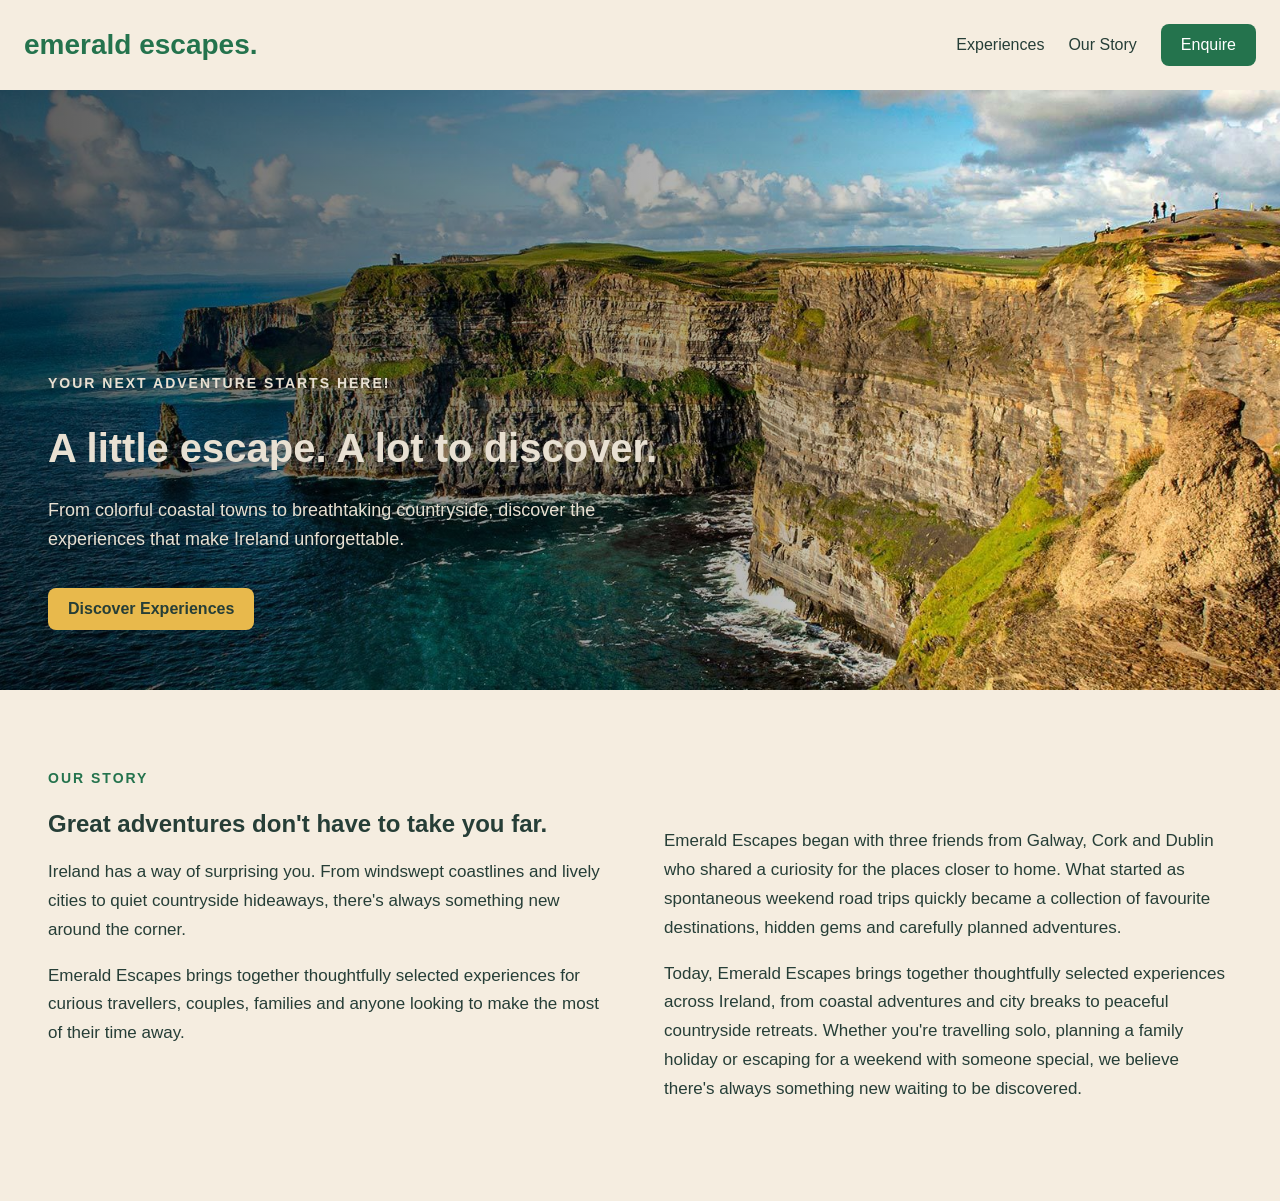
==== index.html @ b724047e "Html changes of our-story layout" ====
<!DOCTYPE html>
<html lang="en">

<head>
    <link rel="stylesheet" href="css/style.css">
    <meta charset="UTF-8">
    <meta name="viewport" content="width=device-width, initial-scale=1.0">
    <title>Emerald Escapes | Homepage</title>
</head>

<body>
    <header class="navigation-bar">
        <a href="index.html" class="brand-heading">emerald escapes.</a>
        <nav>
            <a href="experiences.html">Experiences</a>
            <a href="index.html#our-story">Our Story</a>
            <a class="button nav-button-contact" href="contact.html">Enquire</a>
        </nav>
    </header>

    <main>
        <section class="hero">
            <img class="hero-image" src="images/coast-hero.jpeg" alt="Coastal Ireland overlooking the Atlantic Ocean">
            
            <div class="hero-content">
                <p class="eyebrow">
                    YOUR NEXT ADVENTURE STARTS HERE!
                </p>

                <h1 class="hero-heading">
                    A little escape. A lot to discover.
                </h1>

                <p>
                From colorful coastal towns to breathtaking countryside, 
                discover the experiences that make Ireland unforgettable.
                </p>

                <a class ="button hero-button" href="experiences.html">Discover Experiences
                </a> 

            </div>
            
        </section>

        <section id="our-story">

            <p class="eyebrow story-eyebrow">OUR STORY</p>

            <div class="story-content">
                
                <div class="story-intro">
                    <h2>Great adventures don't have to take you far.</h2>
                    <p> Ireland has a way of surprising you. From windswept coastlines and lively cities to quiet countryside hideaways, there's always something new around the corner. </p>
                 <p>Emerald Escapes brings together thoughtfully selected experiences for curious travellers, couples, families and anyone looking to make the most of their time away.</p>
                </div>

                <div class="story-description">
                    <p>Emerald Escapes began with three friends from Galway, Cork and Dublin who shared a curiosity for the places closer to home. What started as spontaneous weekend road trips quickly became a collection of favourite destinations, hidden gems and carefully planned adventures.</p>
                    <p>Today, Emerald Escapes brings together thoughtfully selected experiences across Ireland, from coastal adventures and city breaks to peaceful countryside retreats. Whether you're travelling solo, planning a family holiday or escaping for a weekend with someone special, we believe there's always something new waiting to be discovered.</p>
                </div>
            </div>

        </section>
    </main>
</body>
</html>
---- css/style.css ----
/* Global Styles */
body {
    background-color: #F5EDE0;
    font-family: Arial, Helvetica, sans-serif;
    color: #263E37;
    margin: 0;
}

/* Header and Navigation */
.brand-heading {
    color: #24734D;
    font-size: 28px;
    font-weight: bold;
    text-decoration: none;
    white-space: nowrap;
}

.navigation-bar {
    display: flex;
    justify-content: space-between;
    align-items: center;
    padding: 24px;
}

nav {
    display: flex;
    align-items: center;
    gap: 24px;
}

/* Navigation Bar: Link Hover colour  */
nav a.nav-button-contact:hover {
    color: white;
    background-color: #195C3C;
}

/* Link Decoration to remove underline  */
nav a {
    text-decoration: none;
    color: #263e37;
    font-size: 16px;
    transition: color 0.2s ease, background-color 0.2s ease;
}

/* Contact Button Style */
.nav-button-contact {
    background-color: #24734D;
    color: white;
}

/*Shared Button Styles */
.button {
    border-radius: 8px;
    padding: 12px 20px;
}

/* Hero Content */
.hero {
    position: relative;
    width: 100%; 
}

.hero-heading {
    font-size: 40px;
    max-width: 650px;
    line-height: 1.2;
    margin-bottom: 24px;
}

.eyebrow {
    font-size: 14px;
    font-weight: bold;
    color: #E8E0D2;
    letter-spacing: 2px;
}

.hero-image {
    display: block;
    width: 100%;
    height: 600px;
    object-fit: cover;
}

/* Gradient for image and text overlay */
.hero::after {
    content: "";
    position: absolute;
    inset: 0;

    background: linear-gradient(
        90deg,
        rgba(0, 0, 0, 0.65) 0%,
        rgba(0, 0, 0, 0.25) 60%,
        transparent 80%
    );
}

.hero-content {
    position: absolute;
    left: 48px;
    bottom: 60px;
    max-width: 650px;
    color: #E8E0D2;
    z-index: 1;
}

.hero-content p:not(.eyebrow) {
    font-size: 18px;
    line-height: 1.6;
    max-width: 550px;
}

.hero-button {
    display: inline-block;
    background-color: #E8B94C;
    color: #263E37;
    font-weight: bold;
    text-decoration: none;
    margin-top: 16px;
}

.story-content {
    display: grid;
    grid-template-columns: 1fr 1fr;
    gap: 48px;
    align-items: start;
}

.story-content h2 {
    margin-top: 0;
}

.story-content p {
    font-size: 17px;
    line-height: 1.7;
}

.story-eyebrow {
    color:#24734D;
    margin-top: 0;
    margin-bottom: 24px;
}

#our-story {
    padding: 80px 48px;
    background-color: #F5EDE0;
}

/* Responsive Design - Mobile */
@media (max-width: 600px) {

    .hero-image {
        height: 560px;
        object-position: 60% center;
    }

    .hero-heading {
        font-size: 28px;
        line-height: 1.15;
        margin-bottom: 16px;
    }

    .hero-content {
        left: 20px;
        right: 20px;
        bottom: 40px;
    }

     .hero-content p:not(.eyebrow){
        font-size: 16px;
        line-height: 1.5;
    }

    .eyebrow {
        font-size: 12px;
    }

    .navigation-bar {
        flex-direction: column;
        align-items: center;
        justify-content: center;
        gap: 12px;
        padding: 16px;
    }

    nav {
        display: flex;
        align-items: center;
        justify-content: center;
        flex-wrap: wrap;
        gap: 16px;
    }

    nav a {
        font-size: 14px;
    }

    nav .nav-button-contact {
        padding: 10px 16px;
    }

    .brand-heading {
        font-size: 24px;
    }

    .story-content {
        grid-template-columns: 1fr;
        gap: 24px;
    }

    #our-story {
        padding: 40px 20px;
    }
}
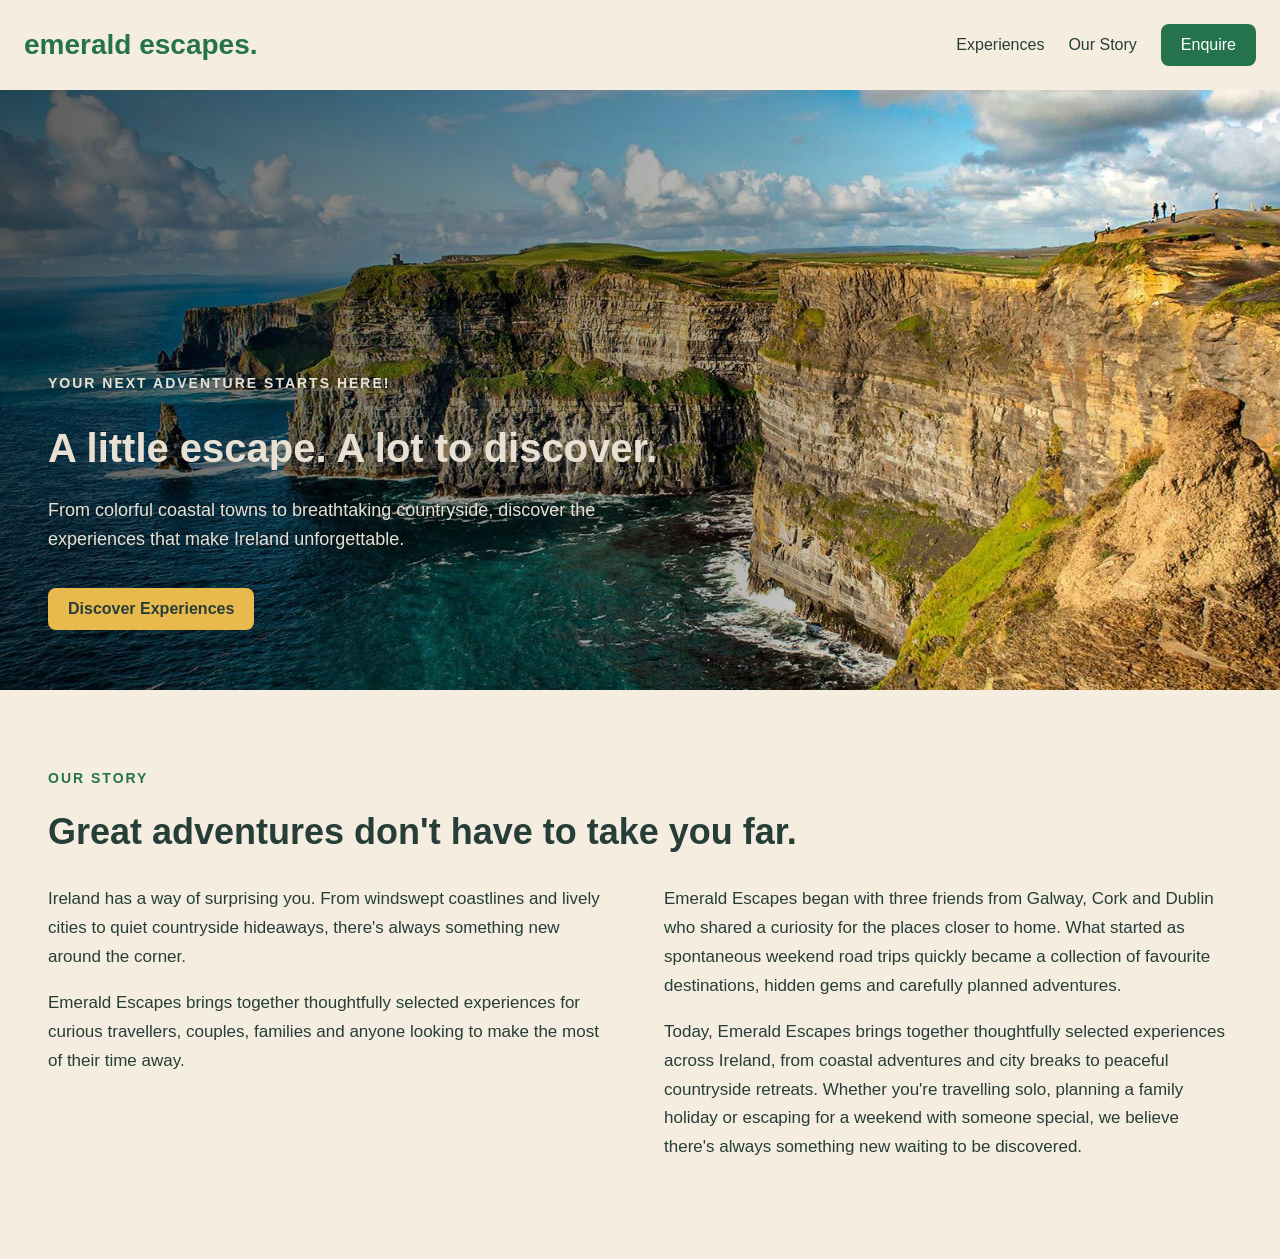
==== commit e2f2f8f1: "Layout changes to Our Story Grid" ====
--- a/index.html
+++ b/index.html
@@ -46,11 +46,11 @@
         <section id="our-story">
 
             <p class="eyebrow story-eyebrow">OUR STORY</p>
+            <h2 class="story-heading">Great adventures don't have to take you far.</h2>
+            
+            <div class="story-content">
 
-            <div class="story-content">
-                
                 <div class="story-intro">
-                    <h2>Great adventures don't have to take you far.</h2>
                     <p> Ireland has a way of surprising you. From windswept coastlines and lively cities to quiet countryside hideaways, there's always something new around the corner. </p>
                  <p>Emerald Escapes brings together thoughtfully selected experiences for curious travellers, couples, families and anyone looking to make the most of their time away.</p>
                 </div>
--- a/css/style.css
+++ b/css/style.css
@@ -119,6 +119,13 @@
     margin-top: 16px;
 }
 
+.story-heading {
+    font-size: 36px;
+    margin-bottom: 32px;
+    margin-top: 0;
+    line-height: 1.2;
+}
+
 .story-content {
     display: grid;
     grid-template-columns: 1fr 1fr;
@@ -133,6 +140,10 @@
 .story-content p {
     font-size: 17px;
     line-height: 1.7;
+}
+
+.story-content p:first-child {
+    margin-top: 0;
 }
 
 .story-eyebrow {
@@ -211,4 +222,10 @@
     #our-story {
         padding: 40px 20px;
     }
+
+    .story-heading {
+        font-size: 28px;
+        margin-bottom: 24px;
+    }
+
 }
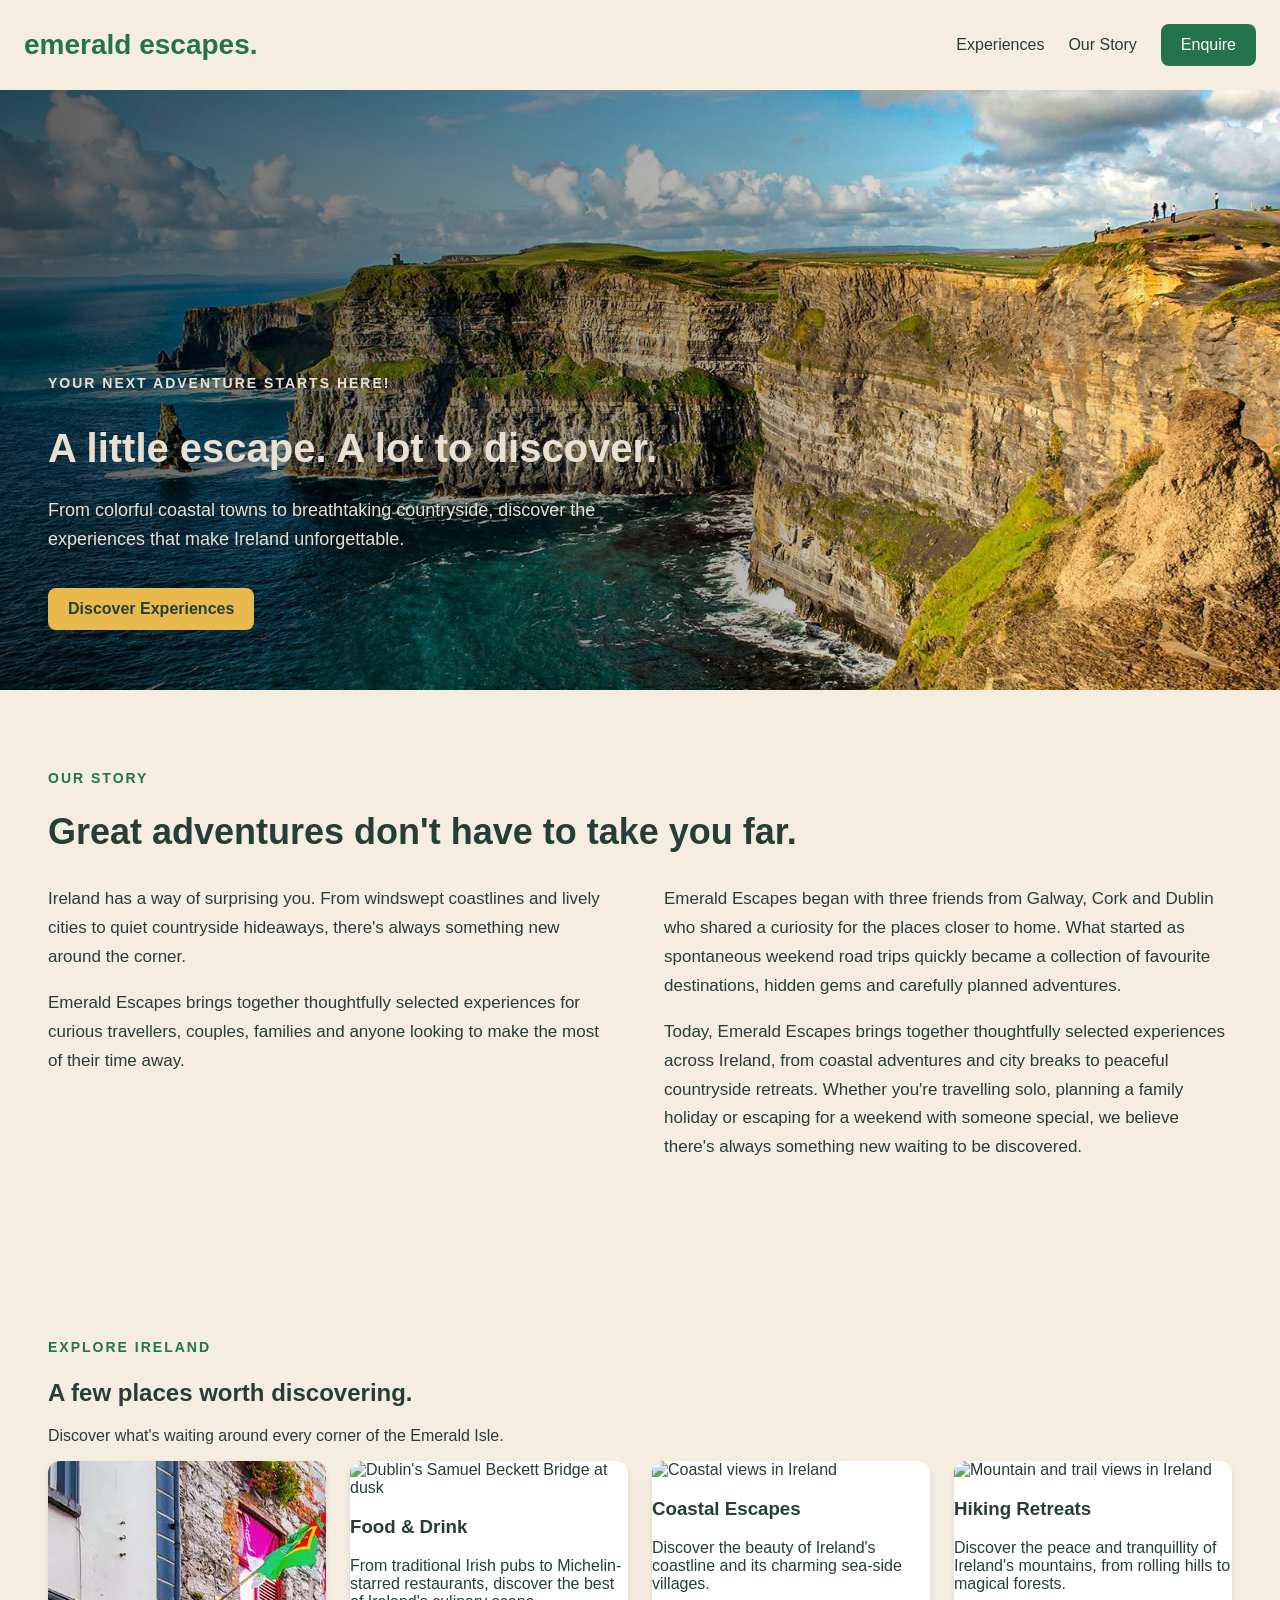
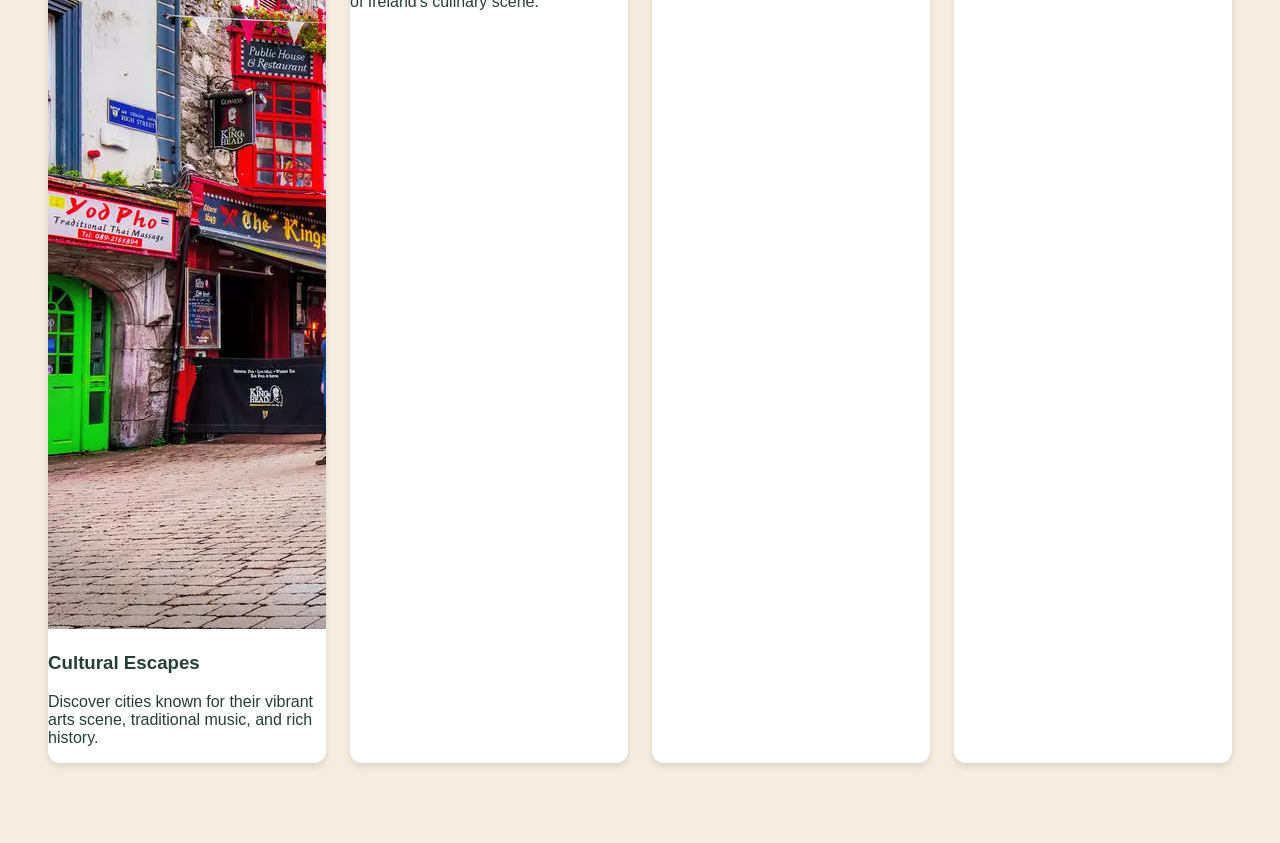
==== commit 312c7482: "Experience Grids and Layout" ====
--- a/index.html
+++ b/index.html
@@ -62,6 +62,40 @@
             </div>
 
         </section>
+
+        <section class="featured-experiences">
+            <p class="eyebrow story-eyebrow">EXPLORE IRELAND</p>
+            <h2>A few places worth discovering.</h2>
+            <p>Discover what's waiting around every corner of the Emerald Isle.</p>
+
+            <div class="experience-grid">
+                <article class="experience-card">
+                    <img src="images/galway.jpeg" alt="Vibrant colours of Galway's main street">
+                    <h3>Cultural Escapes</h3>
+                    <p>Discover cities known for their vibrant arts scene, traditional music, and rich history.</p>
+                </article>
+
+                <article class="experience-card">
+                    <img src="images/city.jpeg" alt="Dublin's Samuel Beckett Bridge at dusk">
+                    <h3>Food & Drink</h3>
+                    <p>From traditional Irish pubs to Michelin-starred restaurants, discover the best of Ireland's culinary scene.</p>
+                </article>
+
+                <article class="experience-card">
+                    <img src="images/coastal.jpeg" alt="Coastal views in Ireland">
+                    <h3>Coastal Escapes</h3>
+                    <p>Discover the beauty of Ireland's coastline and its charming sea-side villages.</p>
+                </article>
+
+                <article class="experience-card">
+                    <img src="images/trails.jpeg" alt="Mountain and trail views in Ireland">
+                    <h3>Hiking Retreats</h3>
+                    <p>Discover the peace and tranquillity of Ireland's mountains, from rolling hills to magical forests.</p>
+
+                </article>
+            </div>
+
+        </section>
     </main>
 </body>
 </html>
--- a/css/style.css
+++ b/css/style.css
@@ -157,8 +157,27 @@
     background-color: #F5EDE0;
 }
 
+/* Featured Experiences and Grid */
+.featured-experiences {
+    padding: 80px 48px;
+}
+
+.experience-grid {
+    display: grid;
+    grid-template-columns: repeat(4, 1fr);
+    gap: 24px;
+}
+
+.experience-card {
+    background-color: #FFFFFF;
+    border-radius: 12px;
+    overflow: hidden;
+    box-shadow: 0 4px 6px rgba(0, 0, 0, 0.1);
+}
+
+
 /* Responsive Design - Mobile */
-@media (max-width: 600px) {
+@media(max-width: 601px) {
 
     .hero-image {
         height: 560px;
@@ -228,4 +247,19 @@
         margin-bottom: 24px;
     }
 
+    .featured-experiences {
+        padding: 40px 20px;
+    }
+
+    .experience-grid {
+        grid-template-columns: 1fr;
+        gap: 16px;
+    }
+}
+
+/* Responsive Design - Tablet */
+@media (min-width: 601px) and (max-width: 1024px) {
+    .experience-grid {
+        grid-template-columns: repeat(2, 1fr);
+    }
 }
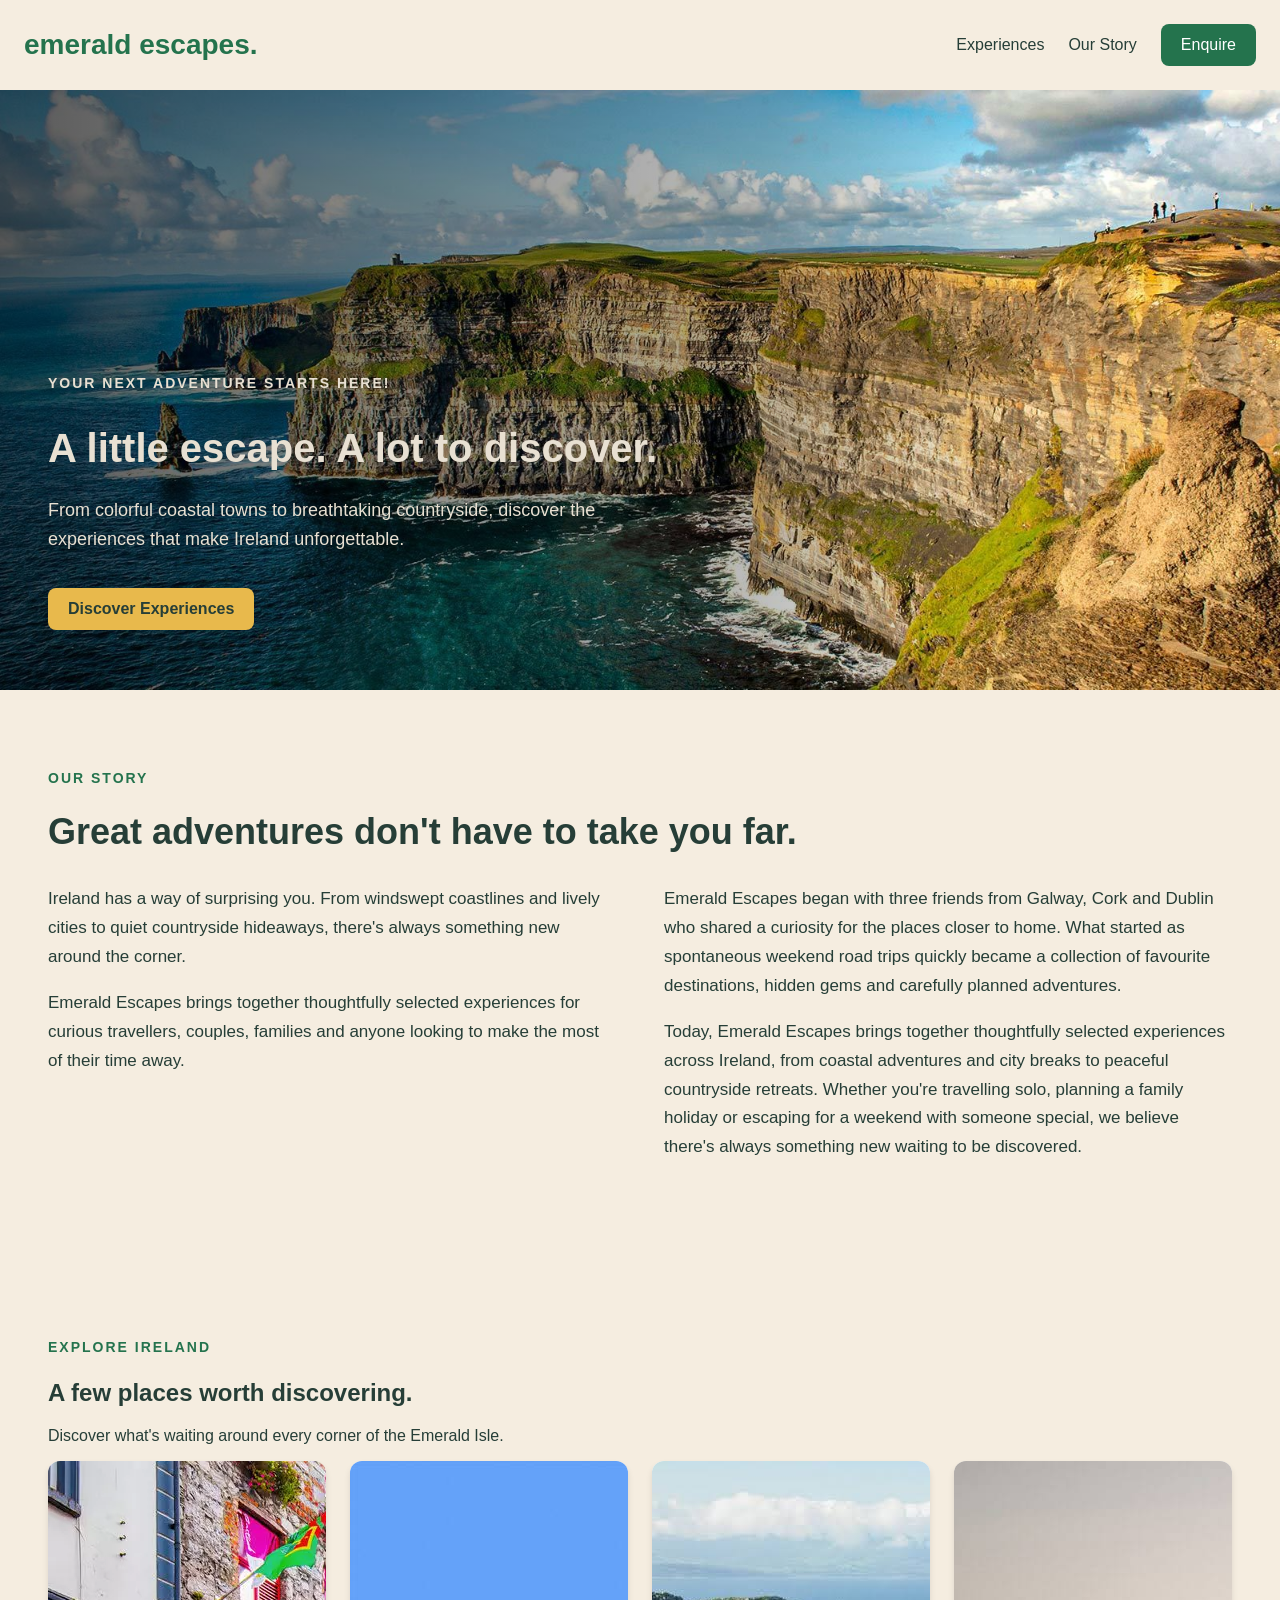
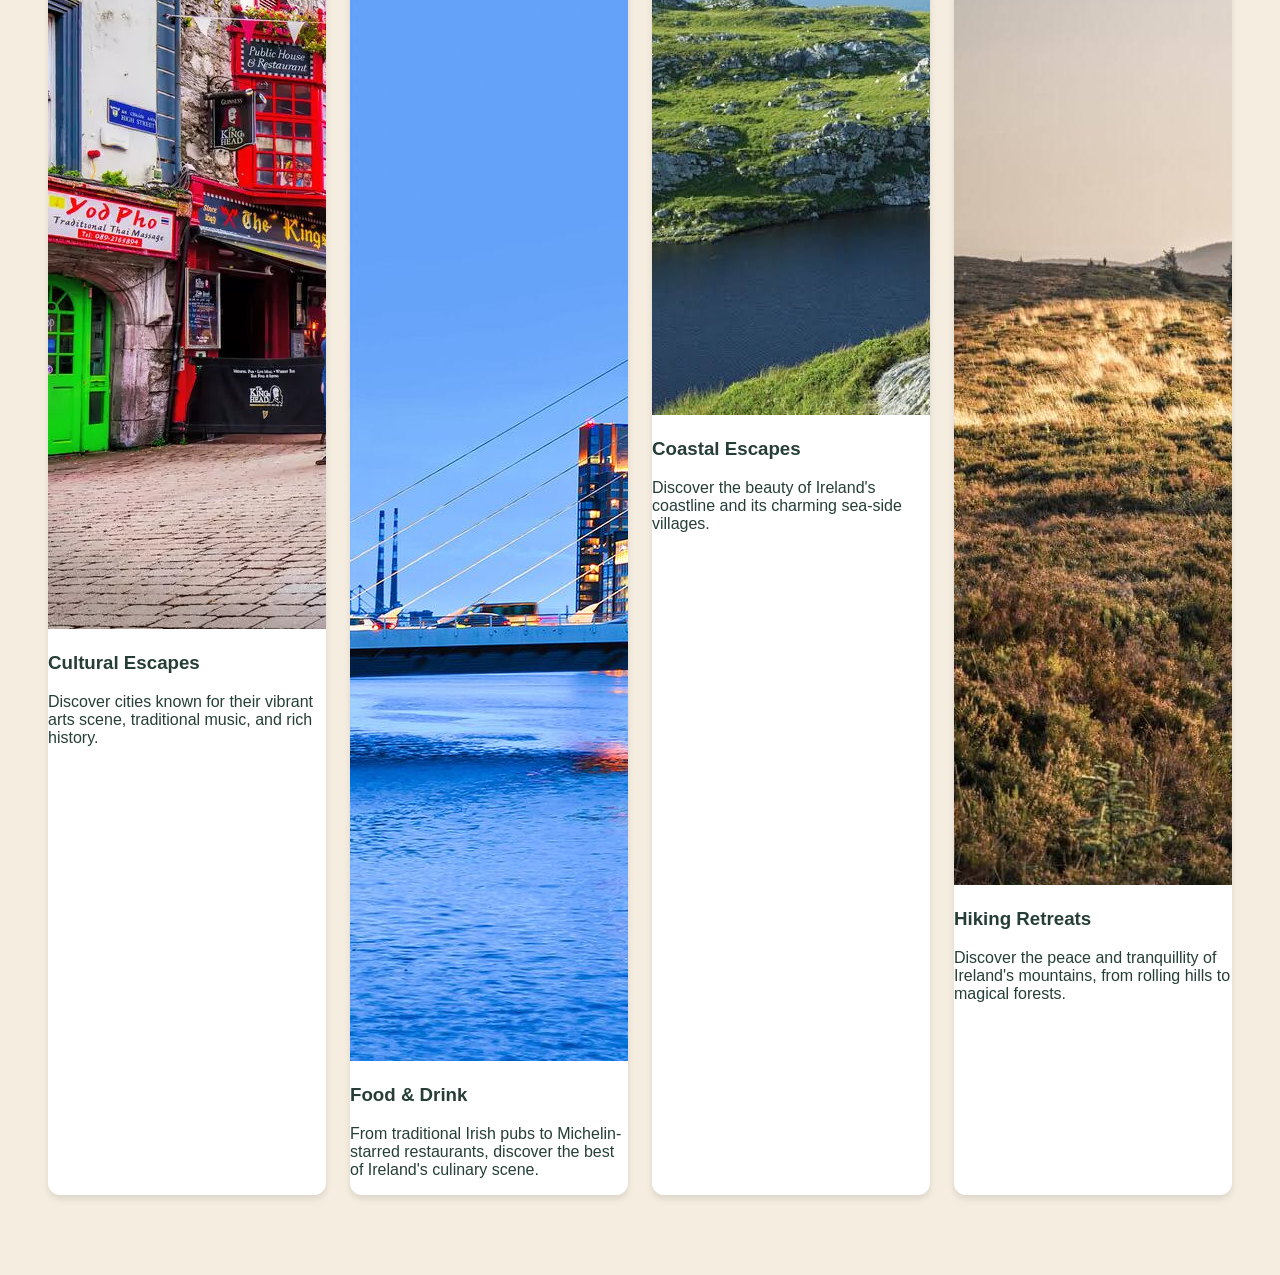
==== commit 4b46a382: "Image fix" ====
--- a/index.html
+++ b/index.html
@@ -76,19 +76,19 @@
                 </article>
 
                 <article class="experience-card">
-                    <img src="images/city.jpeg" alt="Dublin's Samuel Beckett Bridge at dusk">
+                    <img src="images/city.jpg" alt="Dublin's Samuel Beckett Bridge at dusk">
                     <h3>Food & Drink</h3>
                     <p>From traditional Irish pubs to Michelin-starred restaurants, discover the best of Ireland's culinary scene.</p>
                 </article>
 
                 <article class="experience-card">
-                    <img src="images/coastal.jpeg" alt="Coastal views in Ireland">
+                    <img src="images/coastal.jpg" alt="Coastal views in Ireland">
                     <h3>Coastal Escapes</h3>
                     <p>Discover the beauty of Ireland's coastline and its charming sea-side villages.</p>
                 </article>
 
                 <article class="experience-card">
-                    <img src="images/trails.jpeg" alt="Mountain and trail views in Ireland">
+                    <img src="images/trails.jpg" alt="Mountain and trail views in Ireland">
                     <h3>Hiking Retreats</h3>
                     <p>Discover the peace and tranquillity of Ireland's mountains, from rolling hills to magical forests.</p>
 
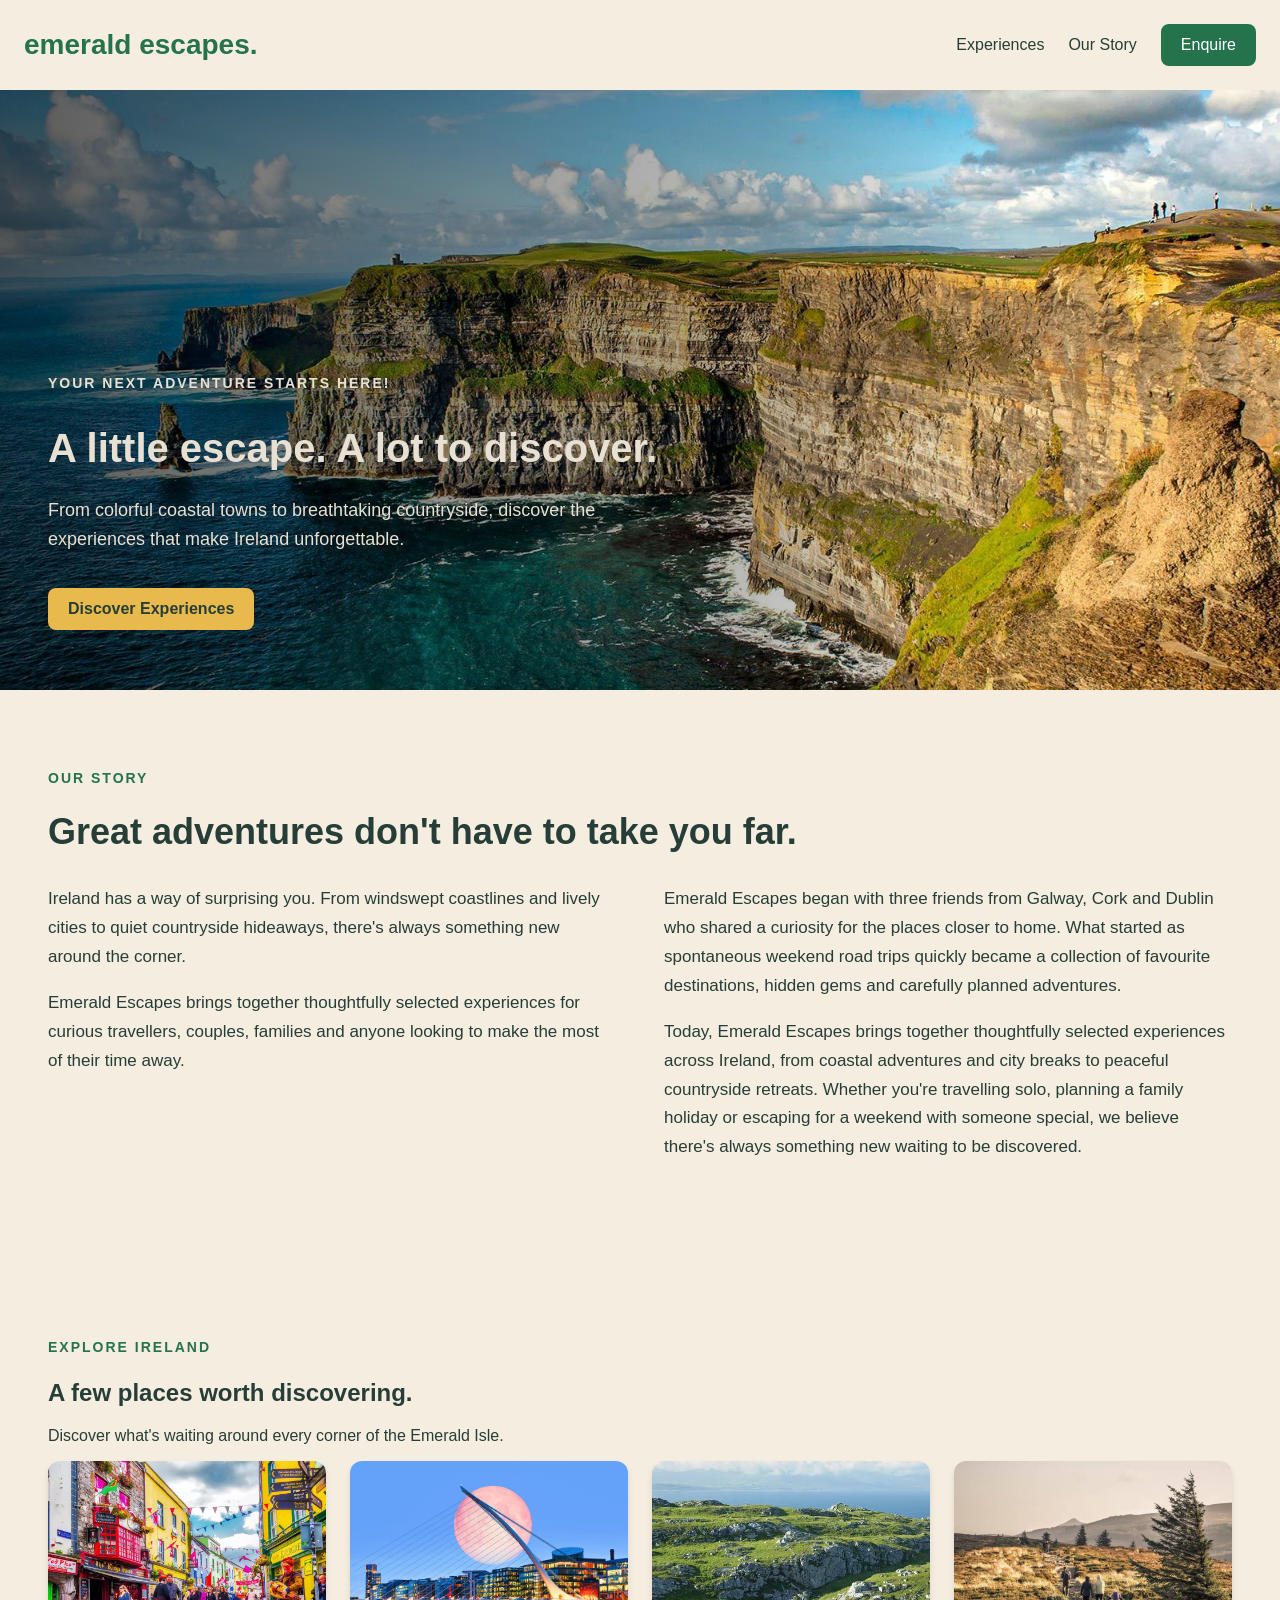
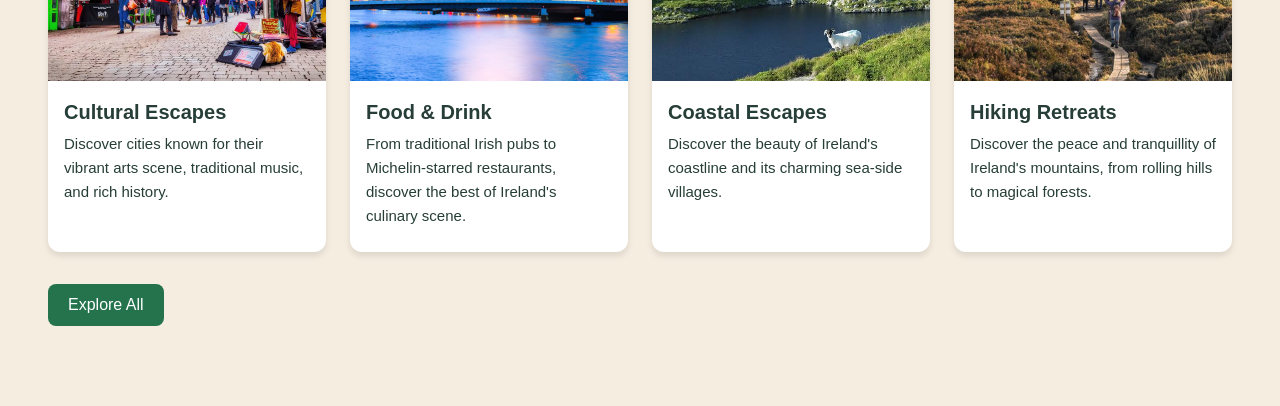
==== commit e25c1730: "Experiences button layout and design" ====
--- a/index.html
+++ b/index.html
@@ -93,7 +93,15 @@
                     <p>Discover the peace and tranquillity of Ireland's mountains, from rolling hills to magical forests.</p>
 
                 </article>
-            </div>
+
+                </div>
+
+                <div class="experiences-cta">
+                    <a class="button experiences-button" href="experiences.html">
+                        Explore All
+                    </a>
+                </div>
+           
 
         </section>
     </main>
--- a/css/style.css
+++ b/css/style.css
@@ -133,10 +133,6 @@
     align-items: start;
 }
 
-.story-content h2 {
-    margin-top: 0;
-}
-
 .story-content p {
     font-size: 17px;
     line-height: 1.7;
@@ -173,11 +169,43 @@
     border-radius: 12px;
     overflow: hidden;
     box-shadow: 0 4px 6px rgba(0, 0, 0, 0.1);
+    transition: transform 0.25s ease, box-shadow 0.25s ease;
+}
+
+.experience-card:hover {
+    transform: translateY(-6px);
+    box-shadow: 0 10px 24px rgba(0, 0, 0, 0.12);
+}
+
+.experience-card img {
+    display: block;
+    width: 100%;
+    height: 220px;
+    object-fit: cover;
+}
+
+.experience-card h3 {
+    margin: 20px 16px 8px;
+    font-size: 20px;
+}
+
+.experience-card p {
+    margin: 0 16px 24px;
+    font-size: 15px;
+    line-height: 1.6;
+}
+
+.experiences-button {
+    display: inline-block;
+    background-color: #24734D;
+    color: white;
+    text-decoration: none;
+    margin-top: 32px;
 }
 
 
 /* Responsive Design - Mobile */
-@media(max-width: 601px) {
+@media(max-width: 600px) {
 
     .hero-image {
         height: 560px;
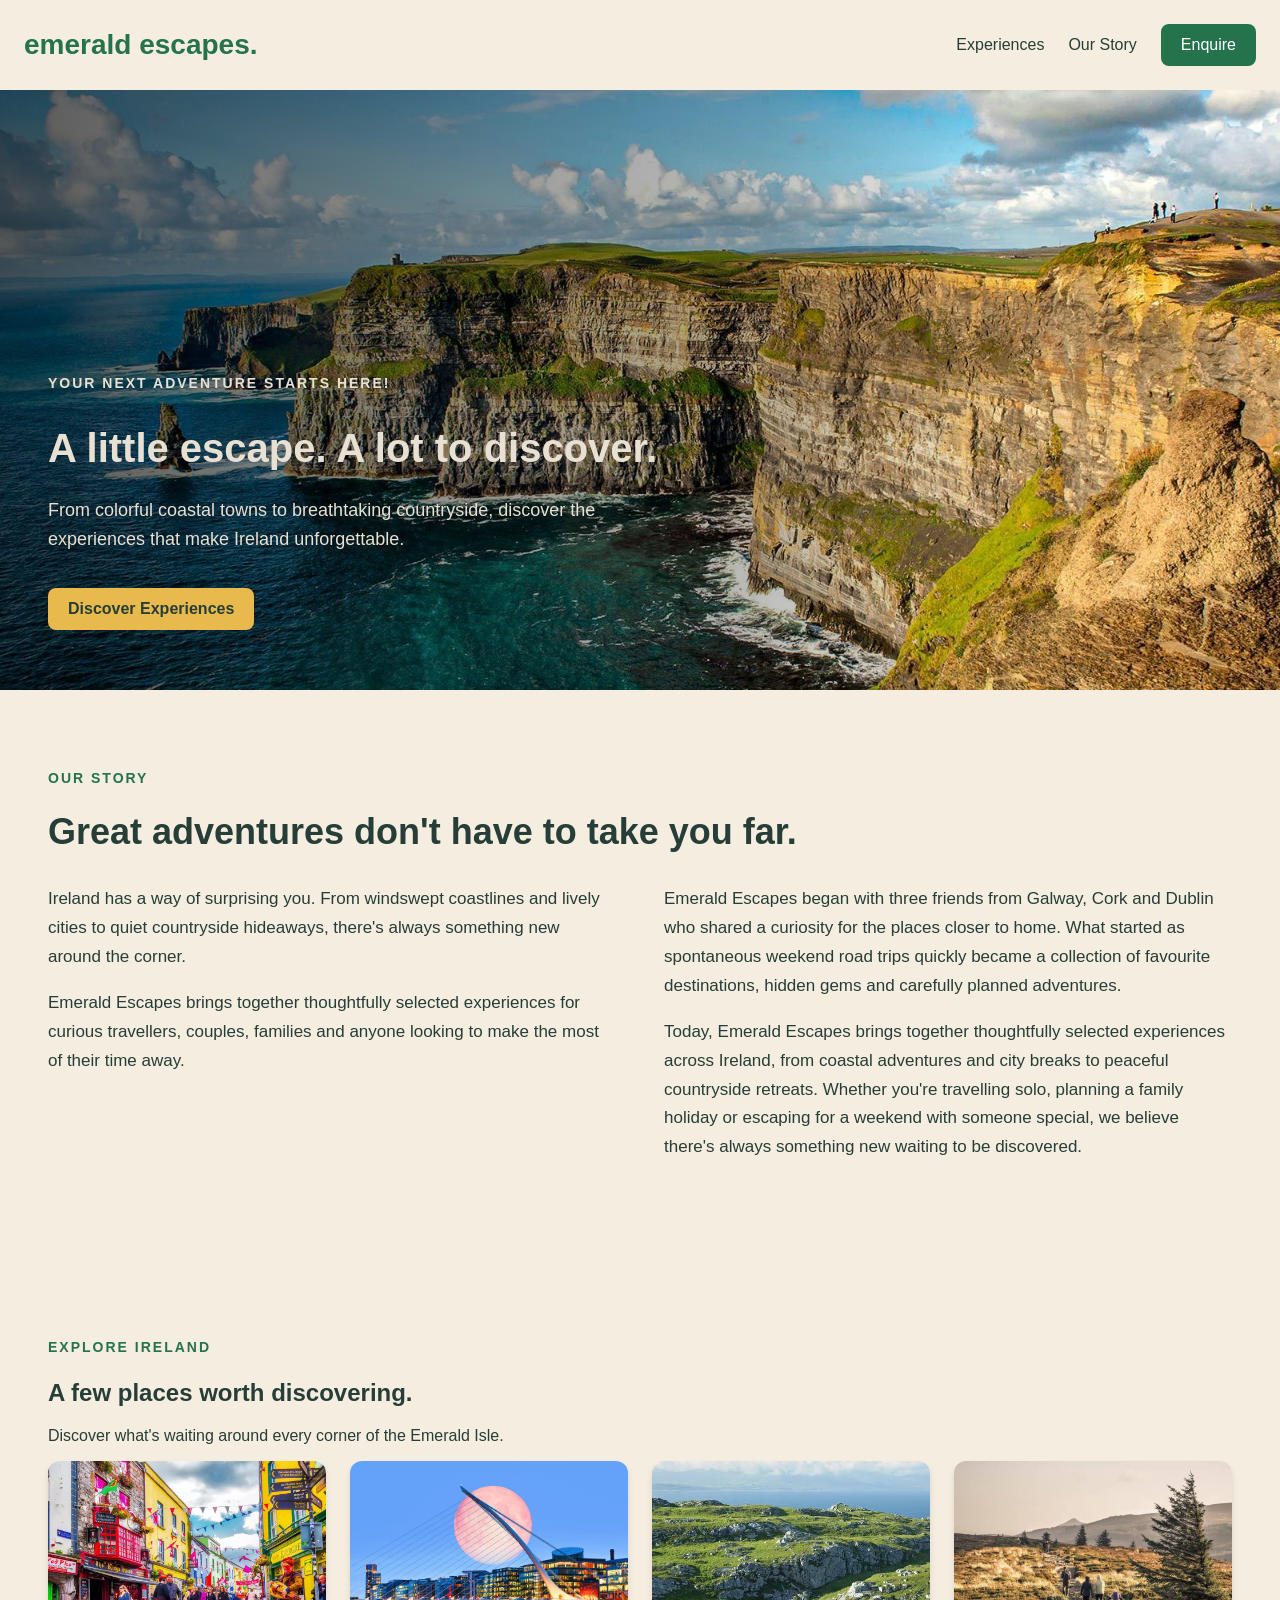
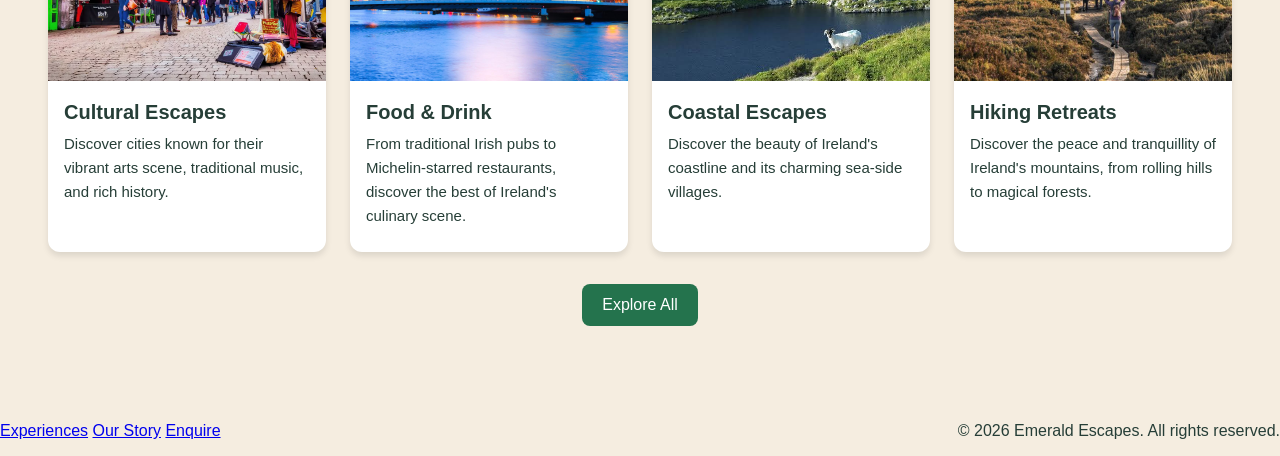
==== commit 8f17a961: "Footer Development" ====
--- a/index.html
+++ b/index.html
@@ -105,5 +105,23 @@
 
         </section>
     </main>
+
+    <footer>
+        <div class="footer-content">
+            <div class="footer-brand>
+                <h2>emerald escapes.</h2>
+                <p>A little escape. A lot to discover.</p>
+            </div>
+
+            <nav class="footer-navigation">
+                <a href="experiences.html">Experiences</a>
+                <a href="index.html">Our Story</a>
+                <a href="contact.html">Enquire</a>
+            </nav>
+            </div>
+
+            <p class="footer-copyright">© 2026 Emerald Escapes. All rights reserved.</p>
+        </div>
+    </footer>
 </body>
 </html>
--- a/css/style.css
+++ b/css/style.css
@@ -203,6 +203,24 @@
     margin-top: 32px;
 }
 
+.experiences-cta {
+    text-align: center;
+}
+
+/* Footer */
+.site-footer {
+    background-color: #24734D;
+    text-color: #E8E0D2;
+    padding: 40px 48px;
+}
+
+.footer-content {
+    display: flex;
+    justify-content: space-between;
+    align-items: center;
+    flex-wrap: wrap;
+    text-color: #E8E0D2;
+}
 
 /* Responsive Design - Mobile */
 @media(max-width: 600px) {
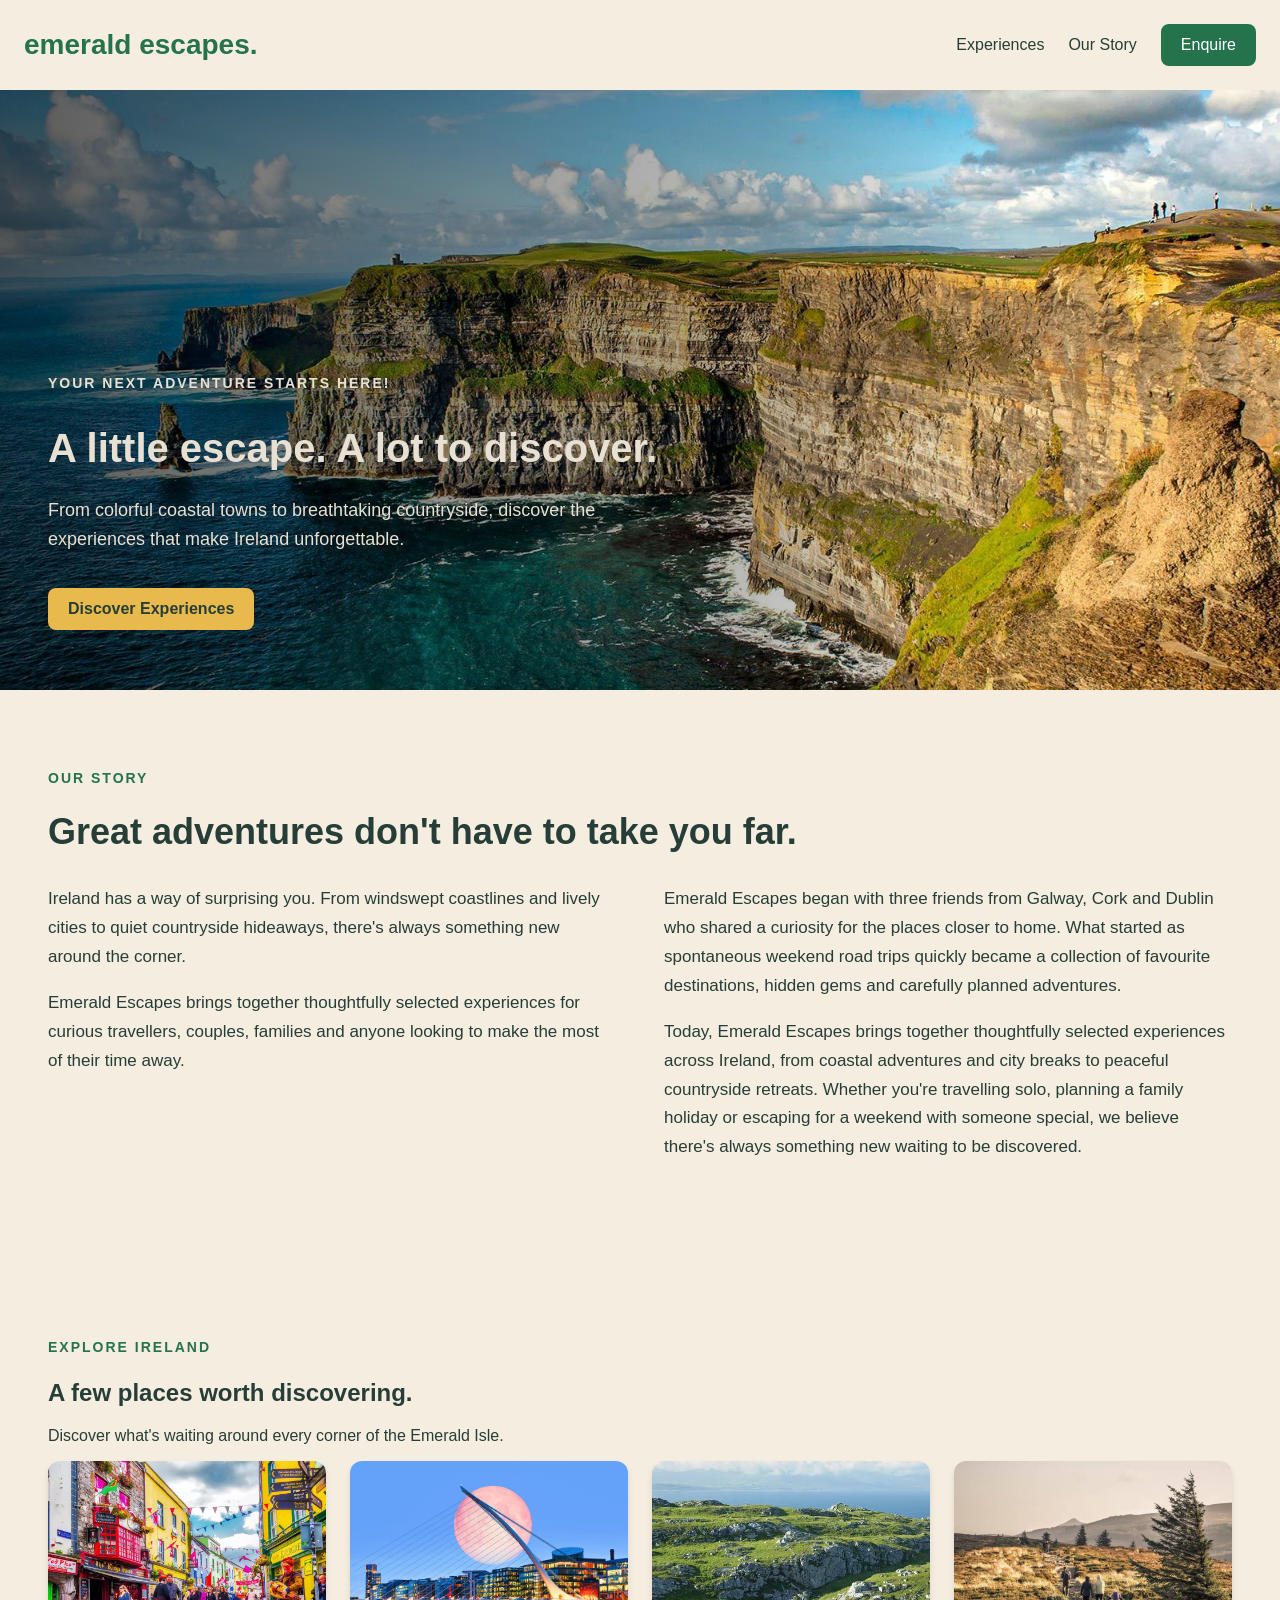
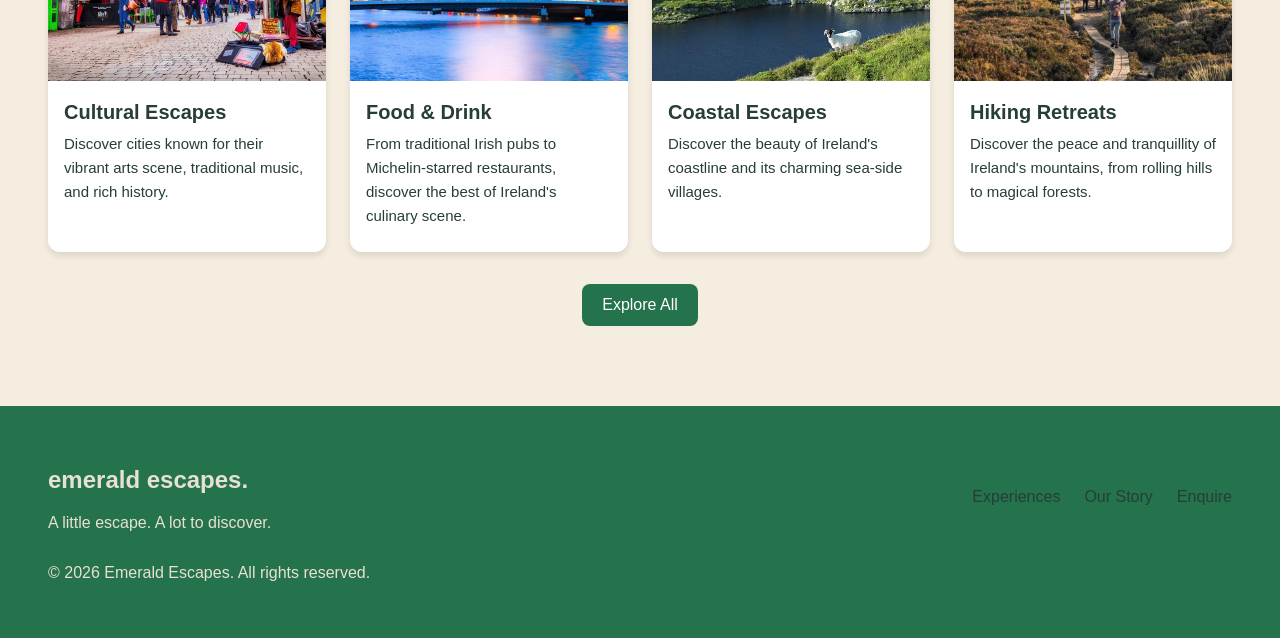
==== commit ce2e335d: "Footer Issues Correction" ====
--- a/index.html
+++ b/index.html
@@ -106,9 +106,9 @@
         </section>
     </main>
 
-    <footer>
+    <footer class="site-footer">
         <div class="footer-content">
-            <div class="footer-brand>
+            <div class="footer-brand">
                 <h2>emerald escapes.</h2>
                 <p>A little escape. A lot to discover.</p>
             </div>
@@ -121,7 +121,6 @@
             </div>
 
             <p class="footer-copyright">© 2026 Emerald Escapes. All rights reserved.</p>
-        </div>
     </footer>
 </body>
 </html>
--- a/css/style.css
+++ b/css/style.css
@@ -210,7 +210,7 @@
 /* Footer */
 .site-footer {
     background-color: #24734D;
-    text-color: #E8E0D2;
+    color: #E8E0D2;
     padding: 40px 48px;
 }
 
@@ -219,7 +219,15 @@
     justify-content: space-between;
     align-items: center;
     flex-wrap: wrap;
-    text-color: #E8E0D2;
+    color: #E8E0D2;
+}
+
+.footer-navigation {
+    color: #E8E0D2;
+}
+
+.footer-navigation a:hover {
+    color: #FFFFFF;
 }
 
 /* Responsive Design - Mobile */
@@ -301,6 +309,16 @@
         grid-template-columns: 1fr;
         gap: 16px;
     }
+
+    .site-footer {
+        padding: 40px 20px;
+    }
+
+    .footer-content {
+        flex-direction: column;
+        align-items: flex-start;
+        gap: 24px;
+    }
 }
 
 /* Responsive Design - Tablet */
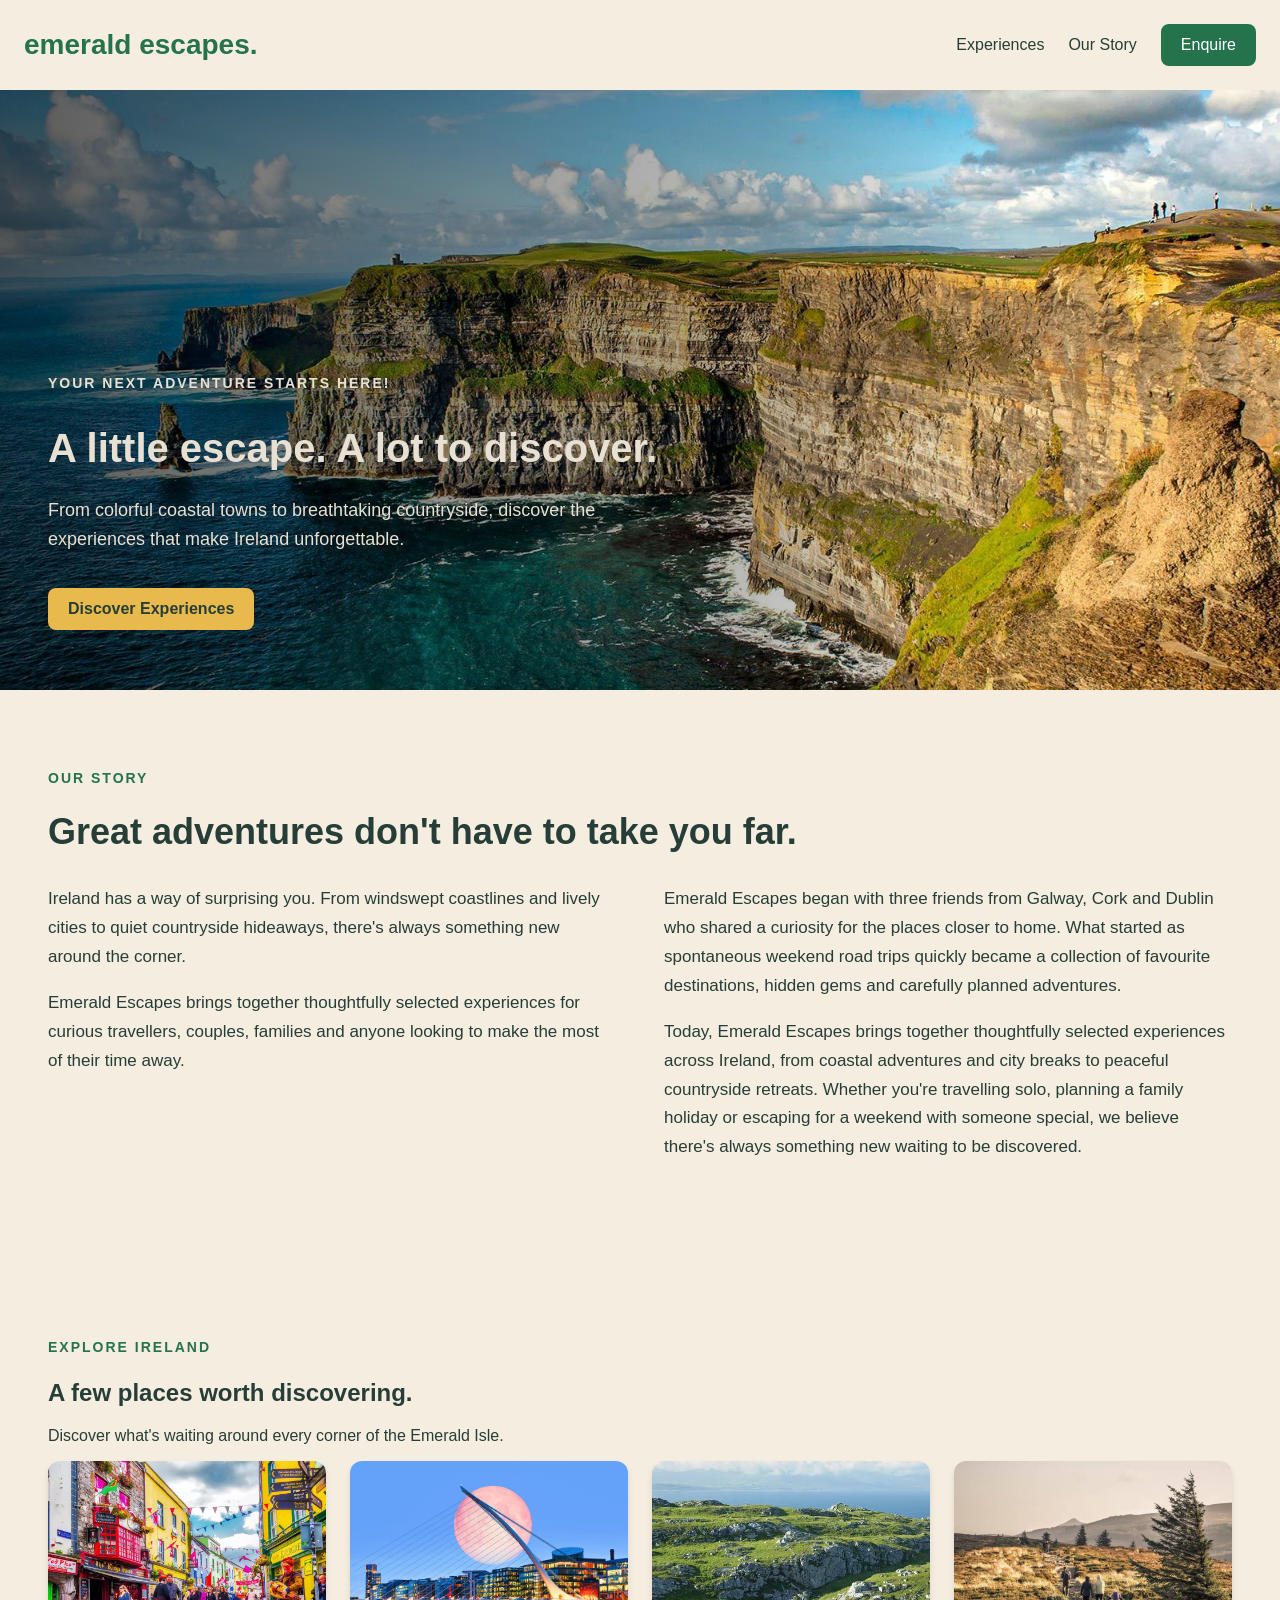
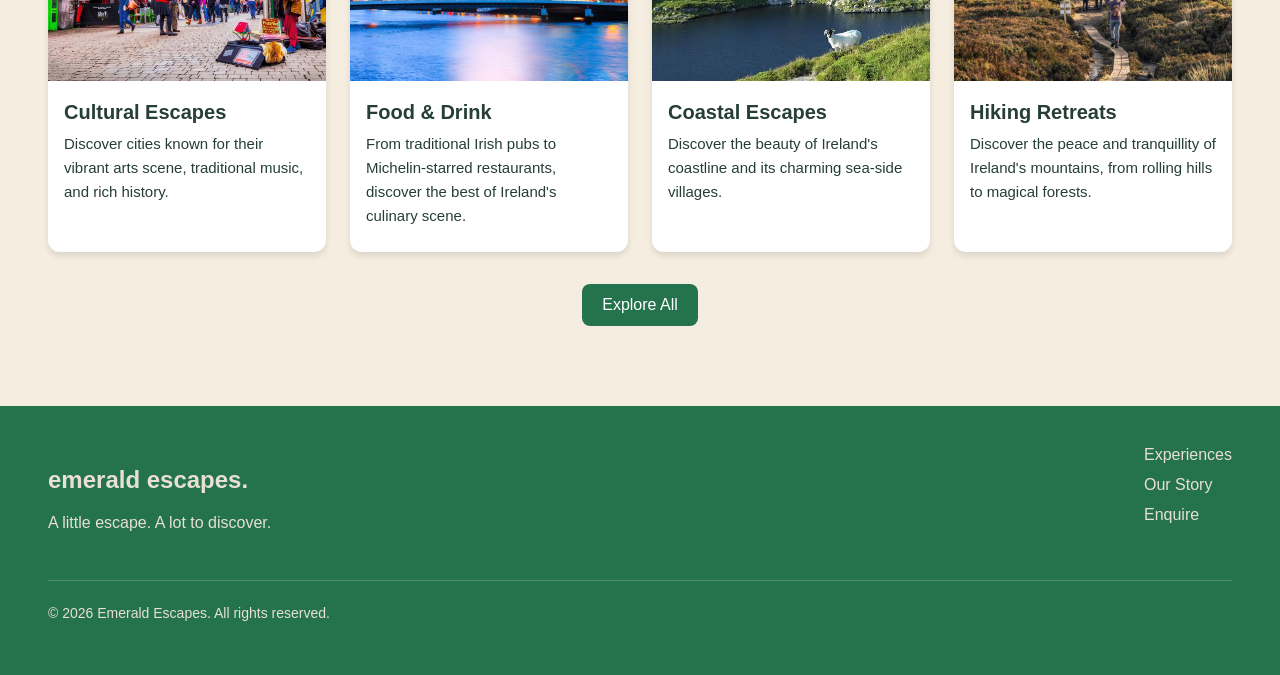
==== commit 11b0e444: "Navigation bar fixes" ====
--- a/index.html
+++ b/index.html
@@ -115,7 +115,7 @@
 
             <nav class="footer-navigation">
                 <a href="experiences.html">Experiences</a>
-                <a href="index.html">Our Story</a>
+                <a href="index.html#our-story">Our Story</a>
                 <a href="contact.html">Enquire</a>
             </nav>
             </div>
--- a/css/style.css
+++ b/css/style.css
@@ -22,7 +22,7 @@
     padding: 24px;
 }
 
-nav {
+.navigation-bar nav {
     display: flex;
     align-items: center;
     gap: 24px;
@@ -217,17 +217,31 @@
 .footer-content {
     display: flex;
     justify-content: space-between;
-    align-items: center;
+    align-items: flex-start;
     flex-wrap: wrap;
     color: #E8E0D2;
 }
 
 .footer-navigation {
+    display: flex;
+    flex-direction: column;
+    align-items: flex-start;
+    gap: 12px;
+}
+
+.footer-navigation a {
     color: #E8E0D2;
 }
 
 .footer-navigation a:hover {
     color: #FFFFFF;
+}
+
+.footer-copyright {
+    border-top: 1px solid rgba(255, 255, 255, 0.2);
+    margin-top: 32px;
+    padding-top: 24px;
+    font-size: 14px;
 }
 
 /* Responsive Design - Mobile */
@@ -267,15 +281,13 @@
         padding: 16px;
     }
 
-    nav {
-        display: flex;
-        align-items: center;
+    .navigation-bar nav {
         justify-content: center;
         flex-wrap: wrap;
         gap: 16px;
     }
 
-    nav a {
+    .navigation-bar nav a {
         font-size: 14px;
     }
 
